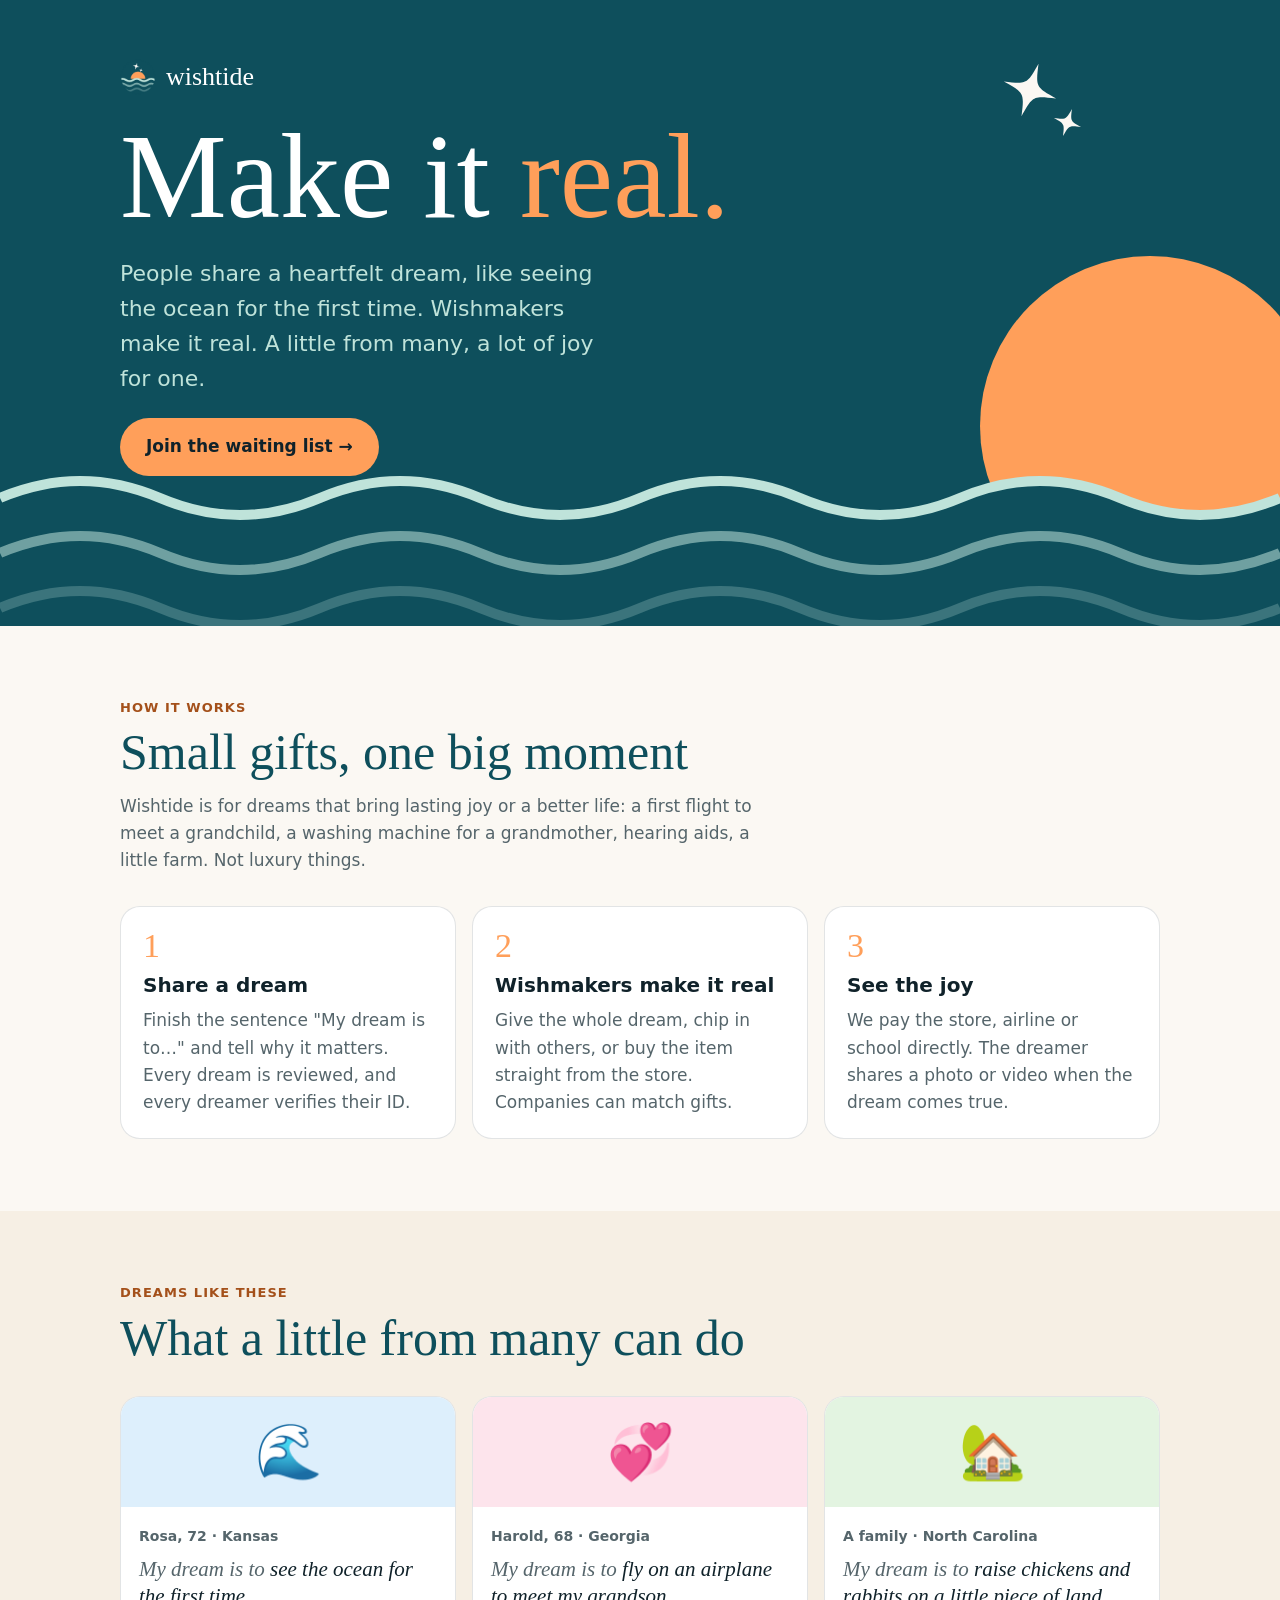
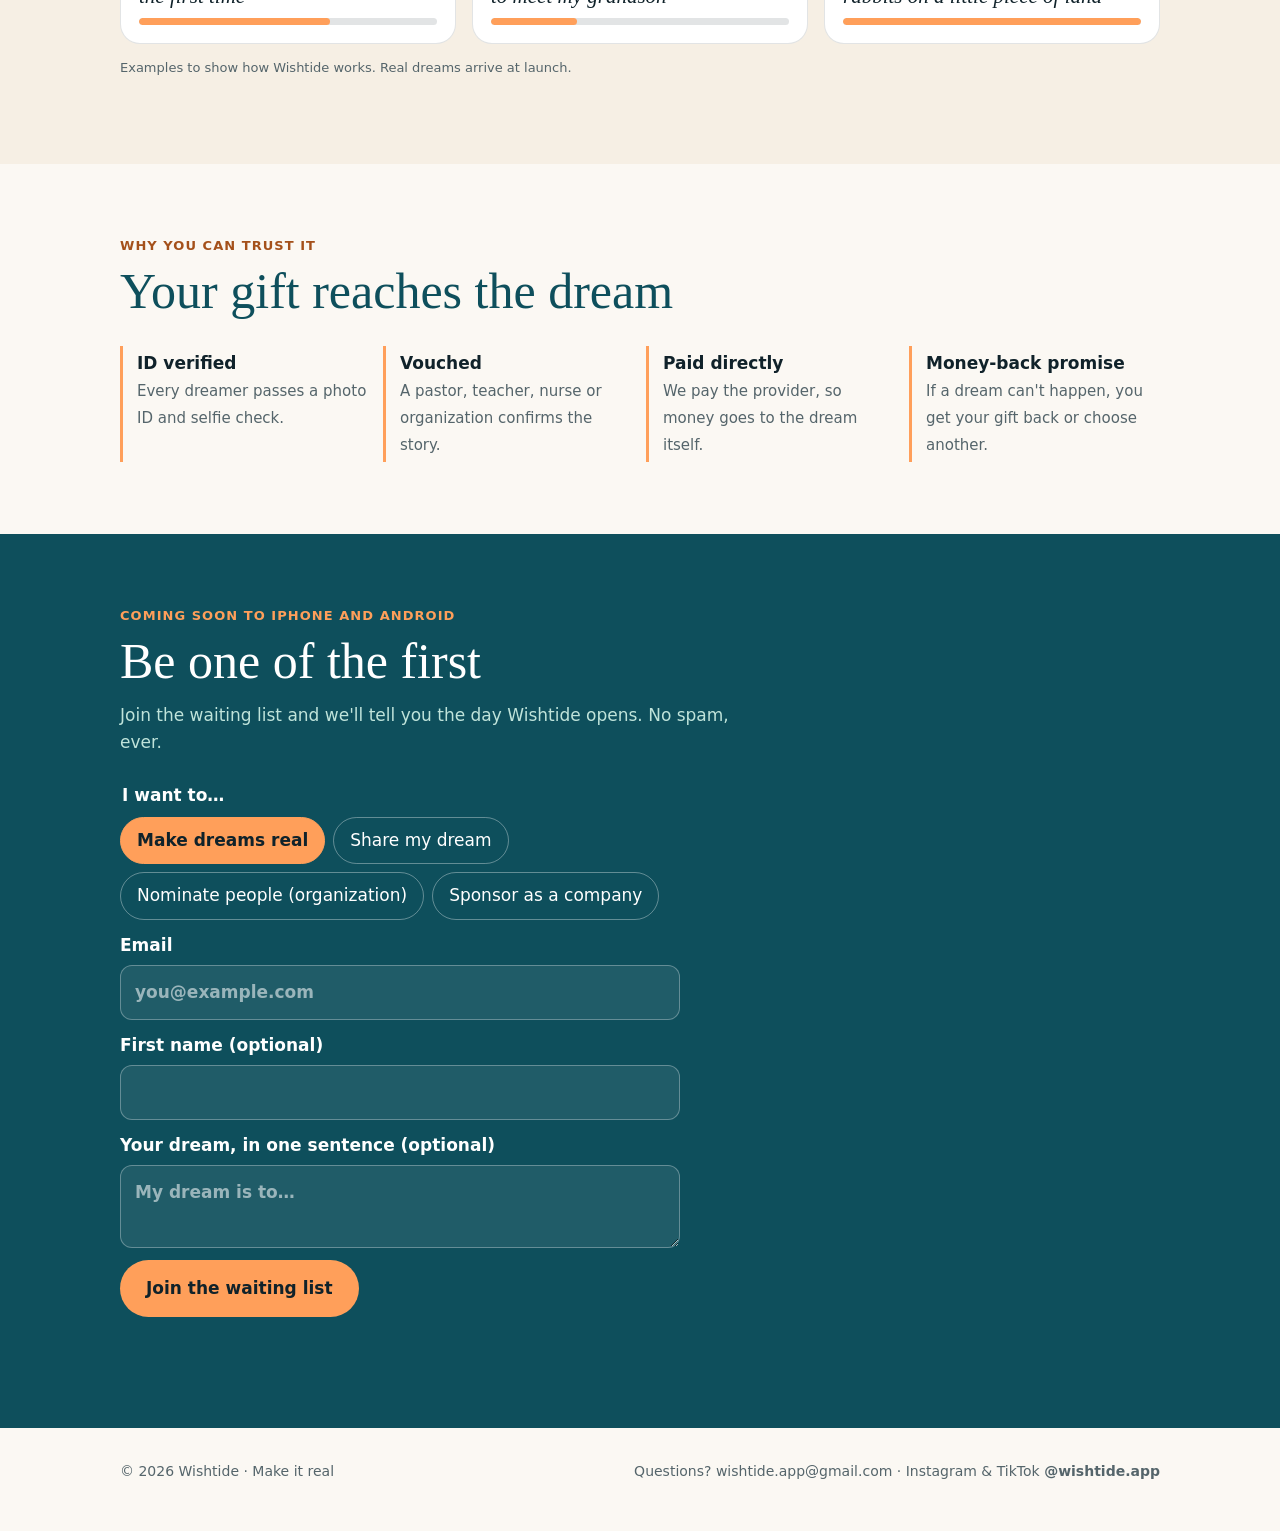
==== index.html @ 06bbaeb6 "Wishtide website: Make it real" ====
<!doctype html>
<html lang="en">
<head>
<meta charset="utf-8">
<meta name="viewport" content="width=device-width, initial-scale=1, viewport-fit=cover">
<!-- Security: only our own files, Google Fonts, and the waiting-list endpoint may load. No inline code, no embedding forms elsewhere. -->
<meta http-equiv="Content-Security-Policy" content="default-src 'none'; script-src 'self'; style-src 'self' https://fonts.googleapis.com; font-src https://fonts.gstatic.com; img-src 'self'; connect-src https://nukwzrwigjyzakktxqtp.supabase.co; base-uri 'none'; form-action 'none'; object-src 'none'; upgrade-insecure-requests">
<meta name="referrer" content="strict-origin-when-cross-origin">
<title>Wishtide · Make it real</title>
<meta name="description" content="Wishtide is where people share a heartfelt dream, like seeing the ocean for the first time, and wishmakers make it real. Join the waiting list.">
<meta property="og:title" content="Wishtide · Make it real">
<meta property="og:description" content="A little from many, a lot of joy for one. Share a dream or help make one real.">
<meta name="theme-color" content="#0E4F5C">
<link rel="icon" type="image/png" href="favicon.png">
<link rel="preconnect" href="https://fonts.googleapis.com">
<link rel="preconnect" href="https://fonts.gstatic.com" crossorigin>
<link rel="stylesheet" href="https://fonts.googleapis.com/css2?family=Shrikhand&family=Figtree:wght@400;600;800&display=swap">
<link rel="stylesheet" href="styles.css">
</head>
<body>
<svg class="defs" width="0" height="0" aria-hidden="true">
  <defs>
    <path id="spark" d="M0 -11 C1.8 -1.8 1.8 -1.8 11 0 C1.8 1.8 1.8 1.8 0 11 C-1.8 1.8 -1.8 1.8 -11 0 C-1.8 -1.8 -1.8 -1.8 0 -11Z" transform="rotate(18)"/>
    <g id="pair"><use href="#spark"/><use href="#spark" transform="translate(15 13) scale(0.52)"/></g>
  </defs>
</svg>

<header class="hero">
  <div class="sun" aria-hidden="true"></div>
  <svg class="stars" viewBox="-12 -12 36 34" aria-hidden="true"><use href="#pair" fill="#FBF8F3"/></svg>
  <div class="wrap">
    <div class="brand"><img src="favicon.png" alt="" width="36" height="36"> wishtide</div>
    <h1>Make it <em>real.</em></h1>
    <p>People share a heartfelt dream, like seeing the ocean for the first time. Wishmakers make it real. A little from many, a lot of joy for one.</p>
    <a class="cta" href="#join">Join the waiting list →</a>
  </div>
  <svg class="waves" viewBox="0 0 1200 170" preserveAspectRatio="none" aria-hidden="true">
    <path d="M0 40 q75 -34 150 0 t150 0 t150 0 t150 0 t150 0 t150 0 t150 0 t150 0 V170 H0Z" fill="#0E4F5C"/>
    <path d="M0 40 q75 -34 150 0 t150 0 t150 0 t150 0 t150 0 t150 0 t150 0 t150 0" fill="none" stroke="#BFE3DA" stroke-width="10"/>
    <path d="M0 95 q75 -34 150 0 t150 0 t150 0 t150 0 t150 0 t150 0 t150 0 t150 0" fill="none" stroke="#BFE3DA" stroke-width="10" opacity=".55"/>
    <path d="M0 150 q75 -34 150 0 t150 0 t150 0 t150 0 t150 0 t150 0 t150 0 t150 0" fill="none" stroke="#BFE3DA" stroke-width="10" opacity=".25"/>
  </svg>
</header>

<main>
  <section>
    <div class="wrap">
      <p class="eyebrow">How it works</p>
      <h2>Small gifts, one big moment</h2>
      <p class="lead">Wishtide is for dreams that bring lasting joy or a better life: a first flight to meet a grandchild, a washing machine for a grandmother, hearing aids, a little farm. Not luxury things.</p>
      <div class="steps">
        <div class="step"><div class="n">1</div><h3>Share a dream</h3><p>Finish the sentence "My dream is to…" and tell why it matters. Every dream is reviewed, and every dreamer verifies their ID.</p></div>
        <div class="step"><div class="n">2</div><h3>Wishmakers make it real</h3><p>Give the whole dream, chip in with others, or buy the item straight from the store. Companies can match gifts.</p></div>
        <div class="step"><div class="n">3</div><h3>See the joy</h3><p>We pay the store, airline or school directly. The dreamer shares a photo or video when the dream comes true.</p></div>
      </div>
    </div>
  </section>

  <section class="dreams">
    <div class="wrap">
      <p class="eyebrow">Dreams like these</p>
      <h2>What a little from many can do</h2>
      <div class="cards">
        <article class="dream">
          <div class="pic pic-ocean">🌊</div>
          <div class="body"><div class="who">Rosa, 72 · Kansas</div><div class="text"><span>My dream is to</span> see the ocean for the first time</div><div class="bar"><i class="w64"></i></div></div>
        </article>
        <article class="dream">
          <div class="pic pic-family">💞</div>
          <div class="body"><div class="who">Harold, 68 · Georgia</div><div class="text"><span>My dream is to</span> fly on an airplane to meet my grandson</div><div class="bar"><i class="w29"></i></div></div>
        </article>
        <article class="dream">
          <div class="pic pic-home">🏡</div>
          <div class="body"><div class="who">A family · North Carolina</div><div class="text"><span>My dream is to</span> raise chickens and rabbits on a little piece of land</div><div class="bar"><i class="w100"></i></div></div>
        </article>
      </div>
      <p class="note">Examples to show how Wishtide works. Real dreams arrive at launch.</p>
    </div>
  </section>

  <section>
    <div class="wrap">
      <p class="eyebrow">Why you can trust it</p>
      <h2>Your gift reaches the dream</h2>
      <div class="trust">
        <div><b>ID verified</b><span>Every dreamer passes a photo ID and selfie check.</span></div>
        <div><b>Vouched</b><span>A pastor, teacher, nurse or organization confirms the story.</span></div>
        <div><b>Paid directly</b><span>We pay the provider, so money goes to the dream itself.</span></div>
        <div><b>Money-back promise</b><span>If a dream can't happen, you get your gift back or choose another.</span></div>
      </div>
    </div>
  </section>

  <section class="join" id="join">
    <div class="wrap">
      <p class="eyebrow on-deep">Coming soon to iPhone and Android</p>
      <h2>Be one of the first</h2>
      <p class="lead">Join the waiting list and we'll tell you the day Wishtide opens. No spam, ever.</p>
      <form id="waitlist" novalidate>
        <fieldset class="roles">
          <legend>I want to…</legend>
          <label><input type="radio" name="role" value="wishmaker" id="role-wishmaker" checked><span>Make dreams real</span></label>
          <label><input type="radio" name="role" value="dreamer" id="role-dreamer"><span>Share my dream</span></label>
          <label><input type="radio" name="role" value="organization" id="role-organization"><span>Nominate people (organization)</span></label>
          <label><input type="radio" name="role" value="company" id="role-company"><span>Sponsor as a company</span></label>
        </fieldset>
        <label class="field">Email<input type="email" id="email" name="email" autocomplete="email" required maxlength="254" placeholder="you@example.com"></label>
        <!-- Spam trap: hidden from people, bots fill it in. -->
        <div class="hp" aria-hidden="true"><label>Website<input type="text" id="website" name="website" tabindex="-1" autocomplete="off"></label></div>
        <label class="field">First name (optional)<input type="text" id="first-name" name="firstName" autocomplete="given-name" maxlength="60"></label>
        <label class="field" id="dream-field" hidden>Your dream, in one sentence (optional)<textarea id="dream" name="dream" maxlength="300" placeholder="My dream is to…"></textarea></label>
        <button type="submit" id="submit">Join the waiting list</button>
        <p class="status" id="status" role="status" aria-live="polite"></p>
      </form>
    </div>
  </section>
</main>

<footer>
  <div class="wrap">
    <span>© 2026 Wishtide · Make it real</span>
    <span>Questions? <span class="select-all">wishtide.app@gmail.com</span> · Instagram & TikTok <b>@wishtide.app</b></span>
  </div>
</footer>

<script src="app.js" defer></script>
</body>
</html>
---- styles.css ----
:root {
    --deep: #0E4F5C; --sun: #FF9F5A; --glass: #BFE3DA; --sand: #F6EFE4; --paper: #FBF8F3;
    --ink: #10222A; --muted: #55656B; --card: #FFFFFF; --line: rgba(16, 34, 42, 0.12);
    --accent-text: #A4501A;
    color-scheme: light;
  }
  @media (prefers-color-scheme: dark) {
    :root { --paper: #0B1B20; --sand: #12292F; --card: #16323A; --ink: #EEF4F2; --muted: #A9BBBF; --line: rgba(238, 244, 242, 0.14); --accent-text: #FFB27A; color-scheme: dark; }
  }
  * { box-sizing: border-box; }
  html { scroll-behavior: smooth; }
  body { margin: 0; background: var(--paper); color: var(--ink); font: 17px/1.6 'Figtree', 'Segoe UI', system-ui, sans-serif; }
  .wrap { max-width: 1080px; margin: 0 auto; padding-inline: 20px; }
  h1, h2, .display { font-family: 'Shrikhand', Georgia, serif; font-weight: 400; margin: 0; text-wrap: balance; }
  a { color: inherit; }

  /* Hero: the logo scene itself, full-bleed, as the opening image */
  .hero { background: var(--deep); color: #fff; overflow: hidden; position: relative; }
  .hero .wrap { display: grid; gap: 22px; padding-block: 56px 150px; position: relative; z-index: 1; }
  .brand { display: flex; align-items: center; gap: 10px; font-family: 'Shrikhand', Georgia, serif; font-size: 26px; }
  .hero h1 { font-size: clamp(54px, 11vw, 120px); line-height: .95; color: #fff; }
  .hero h1 em { font-style: normal; color: var(--sun); }
  .hero p { font-size: clamp(18px, 2.4vw, 22px); max-width: 34ch; margin: 0; color: var(--glass); }
  .cta { display: inline-flex; align-items: center; gap: 8px; width: fit-content; background: var(--sun); color: #10222A; font-weight: 800; text-decoration: none; padding: 15px 26px; border-radius: 999px; }
  .cta:focus-visible, button:focus-visible, input:focus-visible, select:focus-visible, textarea:focus-visible { outline: 3px solid var(--sun); outline-offset: 3px; }
  .sun { position: absolute; right: -40px; bottom: 30px; width: min(34vw, 340px); aspect-ratio: 1; border-radius: 50%; background: var(--sun); }
  .waves { position: absolute; left: 0; right: 0; bottom: -2px; width: 100%; height: 170px; }
  .stars { position: absolute; right: min(20vw, 190px); top: 60px; width: 90px; height: auto; }

  section { padding-block: 72px; }
  .eyebrow { font-weight: 800; font-size: 13px; letter-spacing: .08em; text-transform: uppercase; color: var(--accent-text); margin: 0 0 8px; }
  h2 { font-size: clamp(34px, 5vw, 50px); line-height: 1.05; color: var(--deep); margin-bottom: 14px; }
  @media (prefers-color-scheme: dark) { h2 { color: var(--glass); } }
  .lead { max-width: 60ch; color: var(--muted); margin: 0; }

  .steps { display: grid; grid-template-columns: repeat(auto-fit, minmax(240px, 1fr)); gap: 16px; margin-top: 32px; }
  .step { background: var(--card); border: 1px solid var(--line); border-radius: 20px; padding: 22px; display: grid; gap: 6px; }
  .step .n { font-family: 'Shrikhand', Georgia, serif; font-size: 34px; color: var(--sun); line-height: 1; }
  .step h3 { margin: 0; font-size: 20px; }
  .step p { margin: 0; color: var(--muted); }

  .dreams { background: var(--sand); }
  .cards { display: grid; grid-template-columns: repeat(auto-fit, minmax(260px, 1fr)); gap: 16px; margin-top: 32px; }
  .dream { background: var(--card); border-radius: 20px; overflow: hidden; border: 1px solid var(--line); display: grid; }
  .dream .pic { height: 110px; display: grid; place-items: center; font-size: 54px; }
  .dream .body { padding: 18px; display: grid; gap: 8px; }
  .dream .who { font-size: 14px; color: var(--muted); font-weight: 600; }
  .dream .text { font-family: Georgia, serif; font-style: italic; font-size: 21px; line-height: 1.3; }
  .dream .text span { color: var(--muted); }
  .bar { height: 7px; border-radius: 4px; background: var(--line); overflow: hidden; }
  .bar i { display: block; height: 100%; background: var(--sun); border-radius: 4px; }
  .note { font-size: 13px; color: var(--muted); margin-top: 14px; }

  .trust { display: grid; grid-template-columns: repeat(auto-fit, minmax(220px, 1fr)); gap: 12px; margin-top: 28px; }
  .trust div { border-left: 3px solid var(--sun); padding: 4px 0 4px 14px; }
  .trust b { display: block; }
  .trust span { color: var(--muted); font-size: 15px; }

  .join { background: var(--deep); color: #fff; }
  .join h2 { color: #fff; }
  .join .lead { color: var(--glass); }
  form { margin-top: 26px; display: grid; gap: 12px; max-width: 560px; }
  .roles { display: flex; flex-wrap: wrap; gap: 8px; border: 0; padding: 0; margin: 0; }
  .roles legend { font-weight: 700; margin-bottom: 8px; }
  .roles label { cursor: pointer; }
  .roles input { position: absolute; opacity: 0; pointer-events: none; }
  .roles span { display: inline-block; padding: 9px 16px; border-radius: 999px; border: 1px solid rgba(255,255,255,.35); }
  .roles input:checked + span { background: var(--sun); color: #10222A; border-color: var(--sun); font-weight: 700; }
  .roles input:focus-visible + span { outline: 3px solid var(--sun); outline-offset: 2px; }
  label.field { display: grid; gap: 6px; font-weight: 600; }
  input[type=email], input[type=text], textarea { font: inherit; padding: 13px 14px; border-radius: 12px; border: 1px solid rgba(255,255,255,.3); background: rgba(255,255,255,.08); color: #fff; width: 100%; }
  input::placeholder, textarea::placeholder { color: rgba(255,255,255,.55); }
  textarea { min-height: 80px; resize: vertical; }
  button { font: inherit; font-weight: 800; background: var(--sun); color: #10222A; border: 0; border-radius: 999px; padding: 15px 26px; cursor: pointer; width: fit-content; }
  button[disabled] { opacity: .6; cursor: wait; }
  .status { min-height: 1.6em; margin: 0; font-weight: 600; }
  .status.ok { color: var(--glass); }
  .status.err { color: #FFC9A6; }

  footer { padding-block: 32px 48px; color: var(--muted); font-size: 14px; }
  footer .wrap { display: flex; flex-wrap: wrap; gap: 8px 24px; justify-content: space-between; }

  @media (max-width: 640px) {
    .hero .wrap { padding-block: 40px 130px; }
    .sun { width: 46vw; right: -14vw; bottom: 40px; }
    .stars { right: 12vw; top: 30px; width: 64px; }
  }
  @media (prefers-reduced-motion: reduce) { html { scroll-behavior: auto; } }

/* Classes that replace inline styles (the Content-Security-Policy forbids inline styles). */
.defs { position: absolute; }
.pic-ocean { background: #DDEFFC; }
.pic-family { background: #FDE4EC; }
.pic-home { background: #E3F4E1; }
.bar .w64 { width: 64%; }
.bar .w29 { width: 29%; }
.bar .w100 { width: 100%; }
.eyebrow.on-deep { color: var(--sun); }
.select-all { user-select: all; }
.hp { position: absolute; left: -10000px; width: 1px; height: 1px; overflow: hidden; }
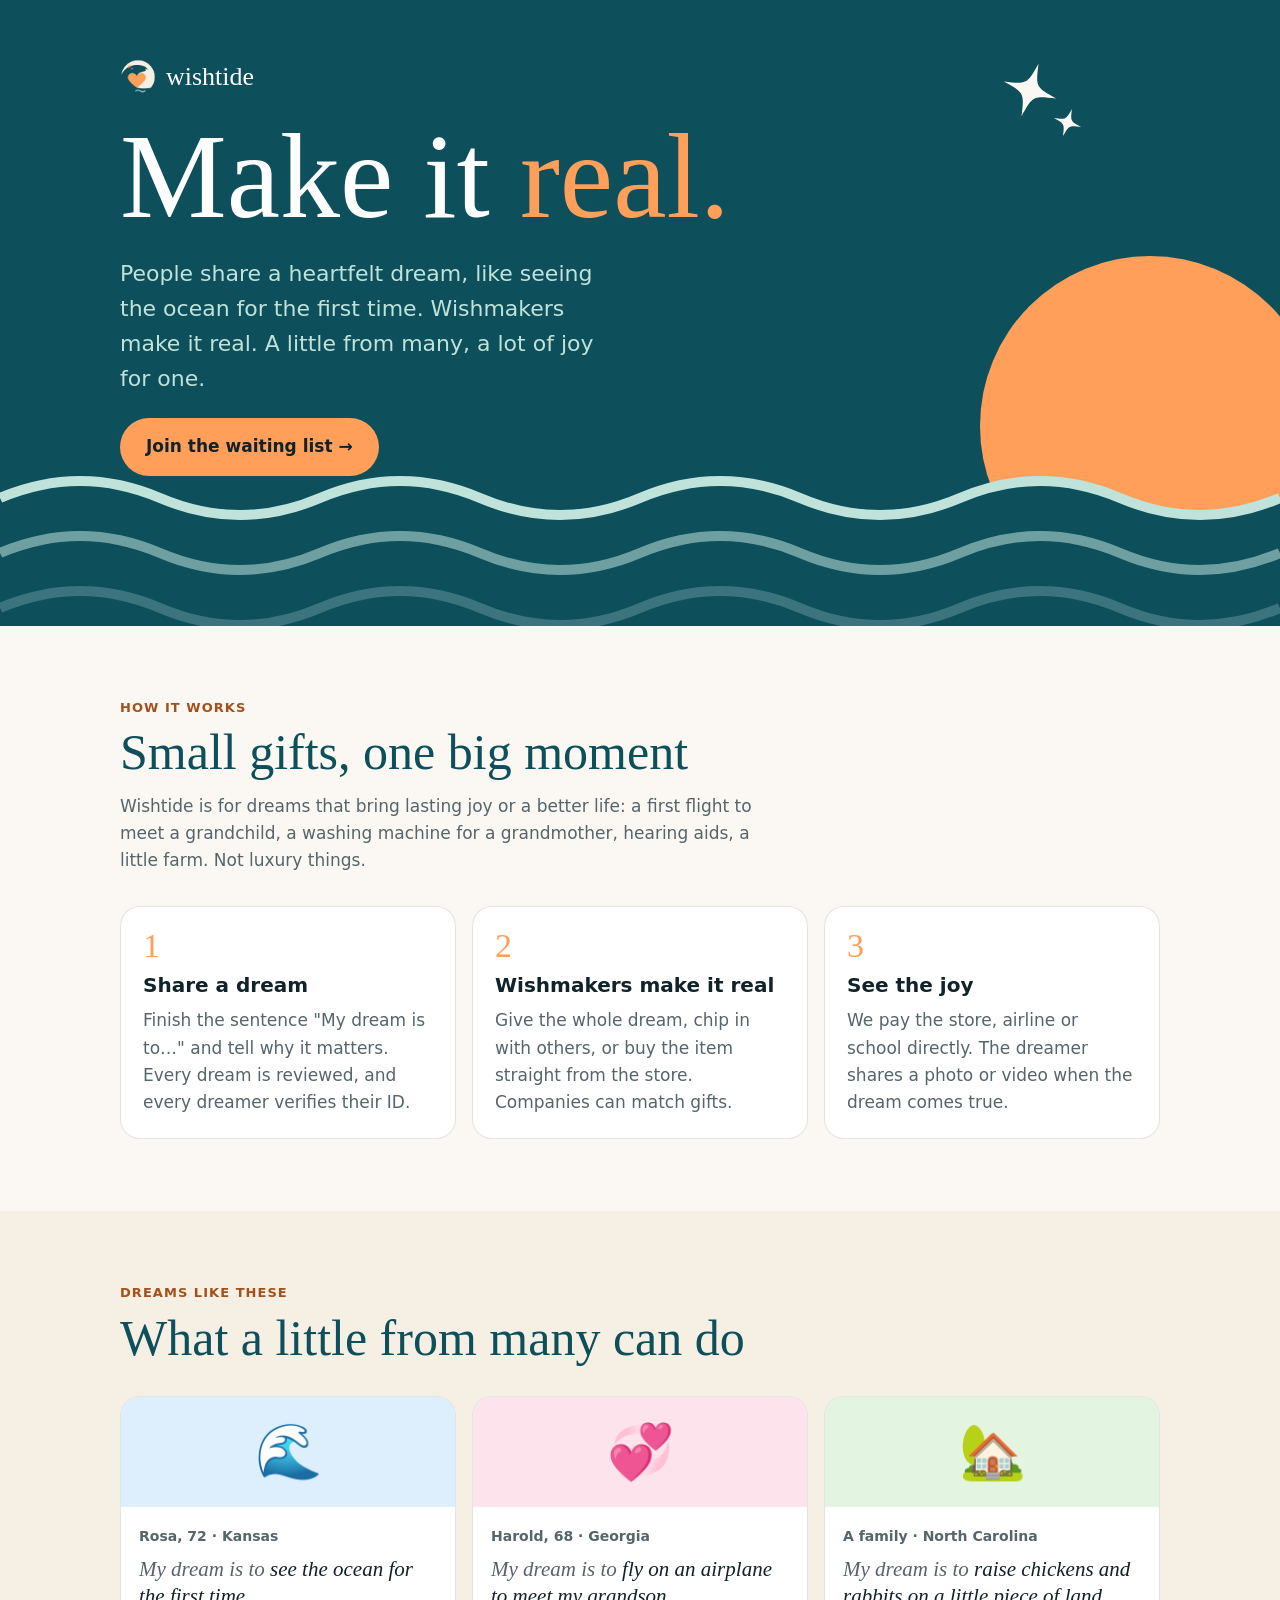
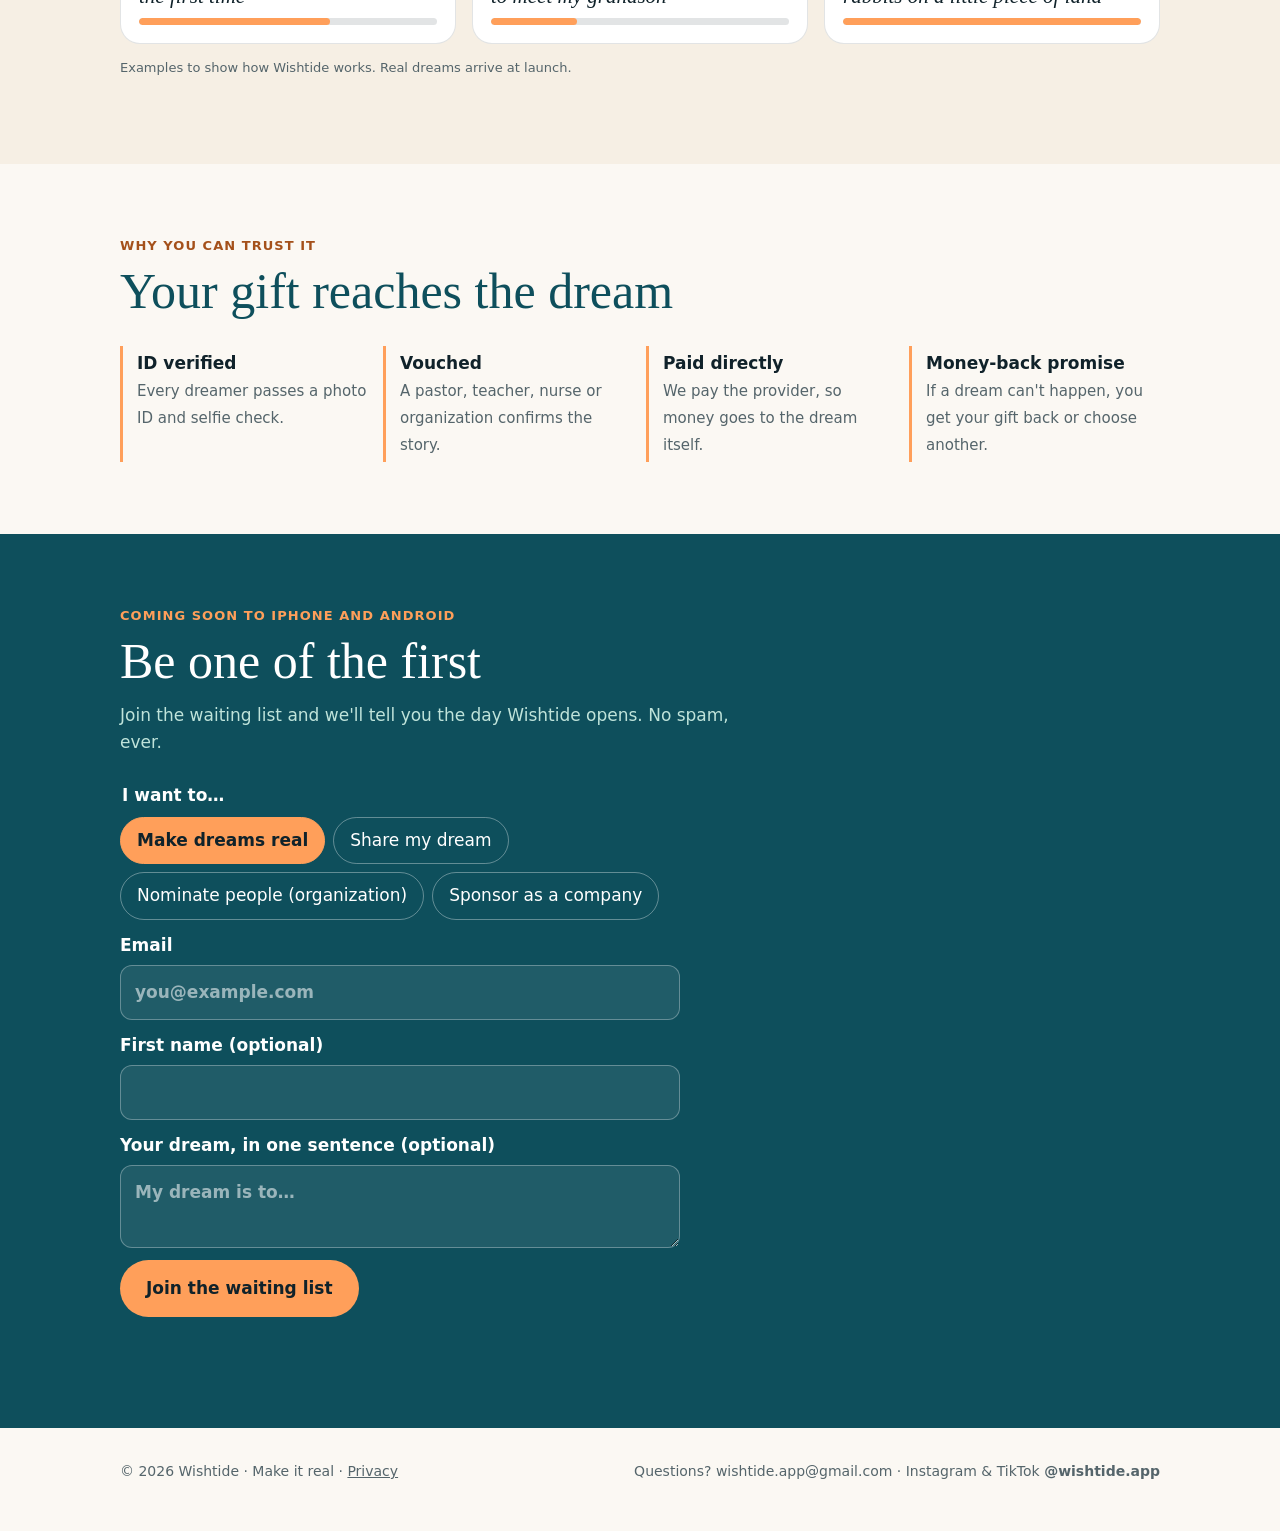
==== commit a432f4a1: "New Heart Wave logo and Privacy Policy page Co-Authored-By: Claude Opus 5.5 <noreply@anthropic.com> " ====
--- a/index.html
+++ b/index.html
@@ -118,7 +118,7 @@
 
 <footer>
   <div class="wrap">
-    <span>© 2026 Wishtide · Make it real</span>
+    <span>© 2026 Wishtide · Make it real · <a href="privacy.html">Privacy</a></span>
     <span>Questions? <span class="select-all">wishtide.app@gmail.com</span> · Instagram & TikTok <b>@wishtide.app</b></span>
   </div>
 </footer>
--- a/styles.css
+++ b/styles.css
@@ -98,3 +98,12 @@
 .eyebrow.on-deep { color: var(--sun); }
 .select-all { user-select: all; }
 .hp { position: absolute; left: -10000px; width: 1px; height: 1px; overflow: hidden; }
+
+/* Privacy Policy page */
+.legal { max-width: 720px; margin: 0 auto; padding: 32px 20px 64px; }
+.legal a { color: var(--deep, #0E4F5C); font-weight: 800; text-decoration: none; display: inline-flex; align-items: center; gap: 8px; }
+.legal h1 { font-family: 'Shrikhand', serif; color: #0E4F5C; font-weight: 400; }
+.legal h2 { font-size: 18px; margin: 28px 0 6px; }
+.legal p { line-height: 1.6; }
+.legal .draft { background: #FFEBDD; border-radius: 14px; padding: 12px 14px; }
+footer a { color: inherit; }
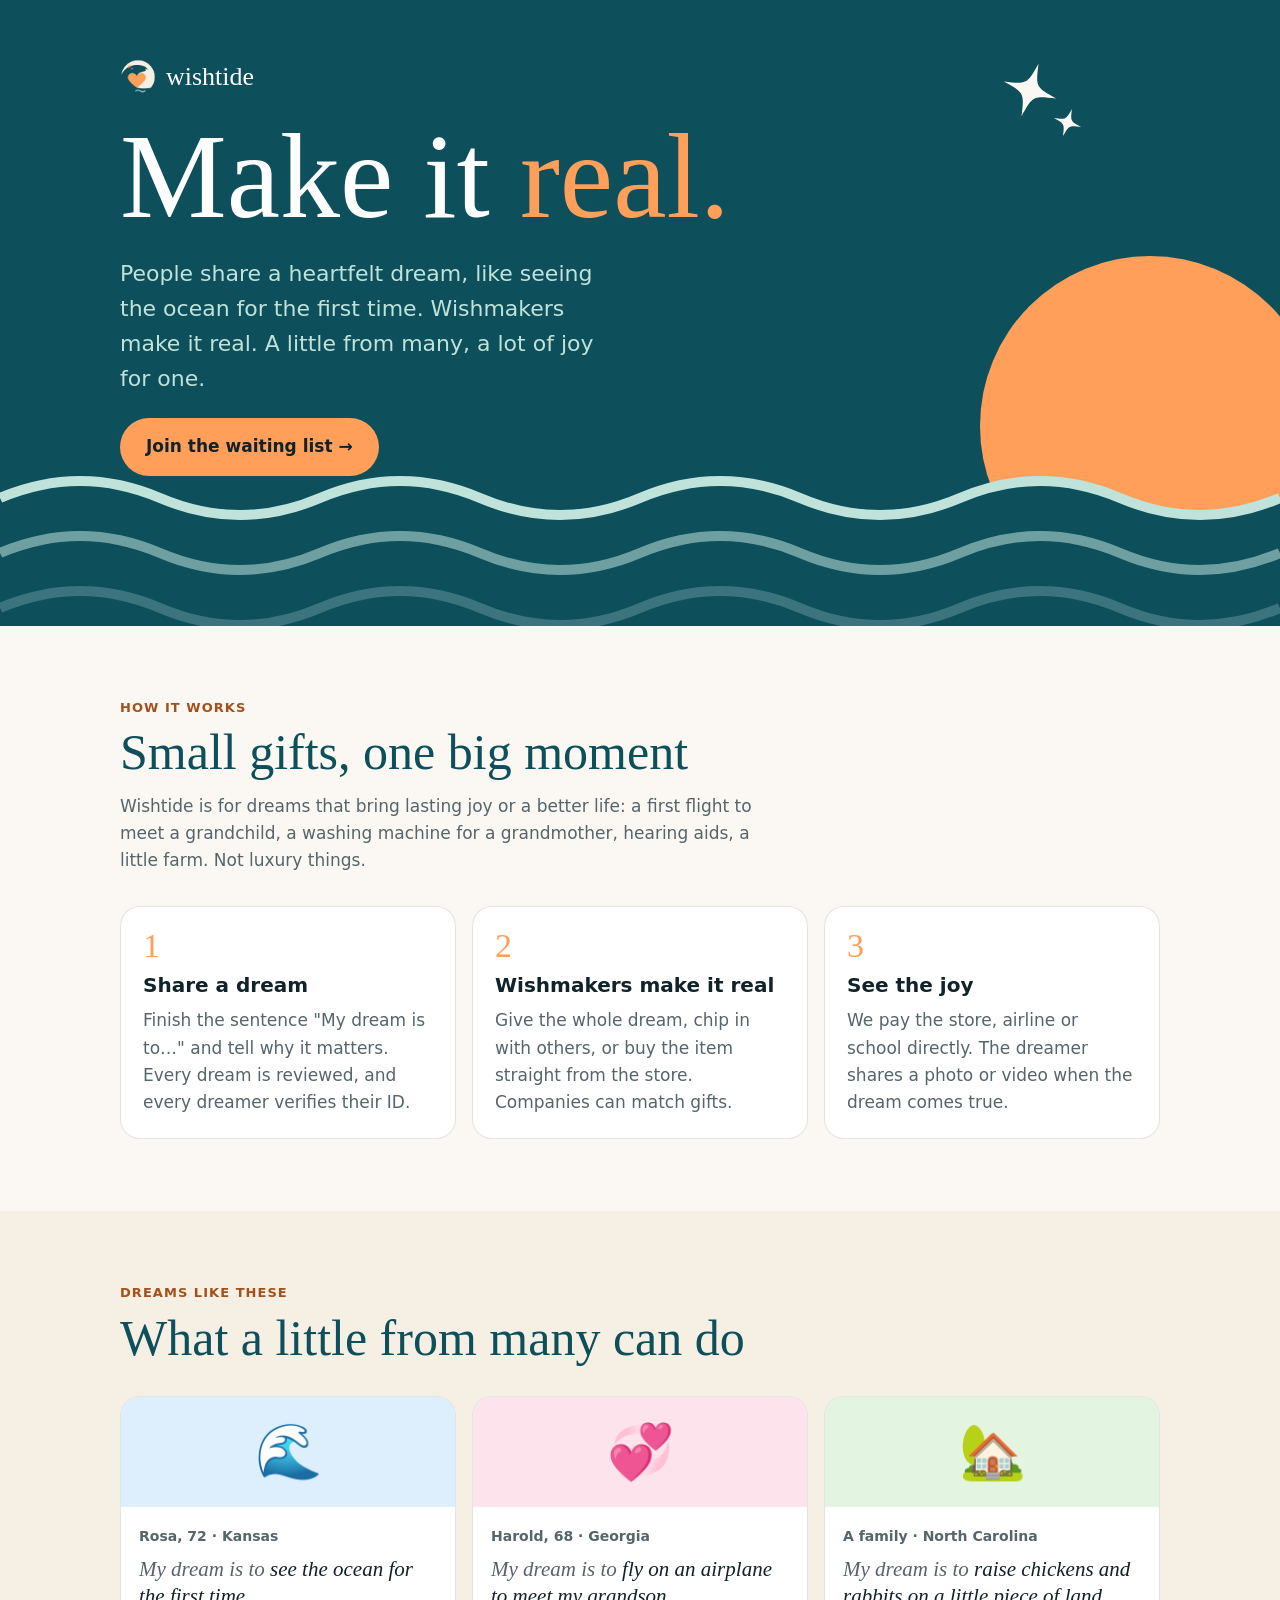
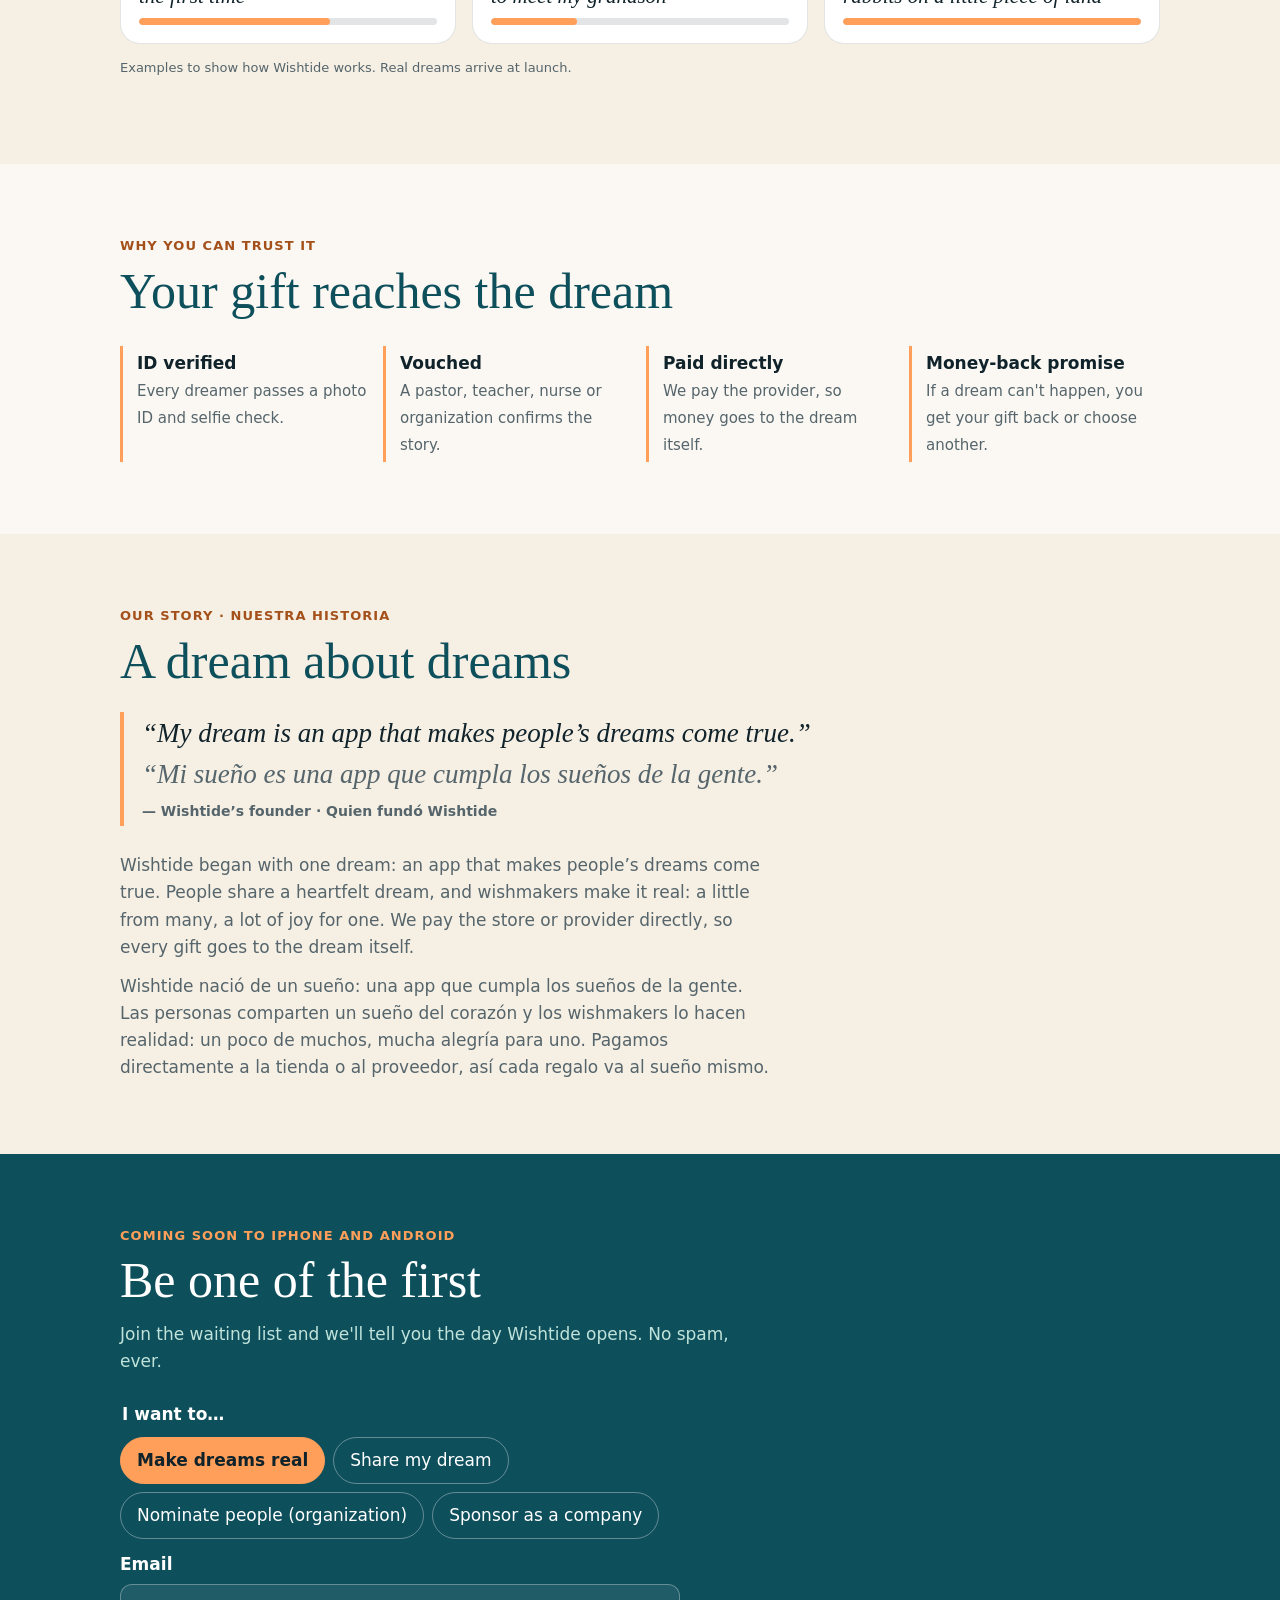
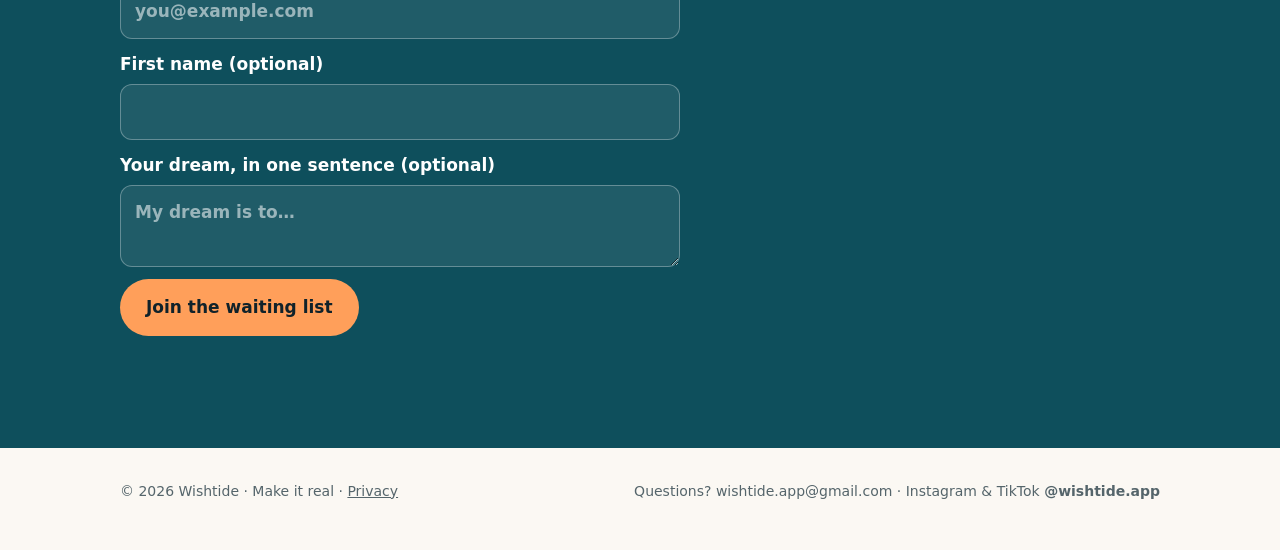
==== commit e0230b19: "Our story section + privacy draft-8" ====
--- a/index.html
+++ b/index.html
@@ -91,6 +91,20 @@
     </div>
   </section>
 
+  <section class="story" id="story">
+    <div class="wrap">
+      <p class="eyebrow">Our story · Nuestra historia</p>
+      <h2>A dream about dreams</h2>
+      <blockquote class="motto">
+        <p>“My dream is an app that makes people’s dreams come true.”</p>
+        <p lang="es">“Mi sueño es una app que cumpla los sueños de la gente.”</p>
+        <footer>— Wishtide’s founder · Quien fundó Wishtide</footer>
+      </blockquote>
+      <p class="lead">Wishtide began with one dream: an app that makes people’s dreams come true. People share a heartfelt dream, and wishmakers make it real: a little from many, a lot of joy for one. We pay the store or provider directly, so every gift goes to the dream itself.</p>
+      <p class="lead" lang="es">Wishtide nació de un sueño: una app que cumpla los sueños de la gente. Las personas comparten un sueño del corazón y los wishmakers lo hacen realidad: un poco de muchos, mucha alegría para uno. Pagamos directamente a la tienda o al proveedor, así cada regalo va al sueño mismo.</p>
+    </div>
+  </section>
+
   <section class="join" id="join">
     <div class="wrap">
       <p class="eyebrow on-deep">Coming soon to iPhone and Android</p>
--- a/styles.css
+++ b/styles.css
@@ -56,6 +56,12 @@
   .trust b { display: block; }
   .trust span { color: var(--muted); font-size: 15px; }
 
+  .story { background: var(--sand); }
+  .story .lead + .lead { margin-top: 12px; }
+  .motto { margin: 24px 0 26px; padding: 4px 0 4px 18px; border-left: 4px solid var(--sun); }
+  .motto p { font-family: Georgia, serif; font-style: italic; font-size: clamp(21px, 3vw, 27px); line-height: 1.3; margin: 0 0 6px; }
+  .motto p[lang="es"] { color: var(--muted); }
+  .motto footer { padding: 0; font-size: 14px; color: var(--muted); font-weight: 600; margin-top: 8px; }
   .join { background: var(--deep); color: #fff; }
   .join h2 { color: #fff; }
   .join .lead { color: var(--glass); }
@@ -107,3 +113,4 @@
 .legal p { line-height: 1.6; }
 .legal .draft { background: #FFEBDD; border-radius: 14px; padding: 12px 14px; }
 footer a { color: inherit; }
+button.cta { border: 0; cursor: pointer; font: inherit; }
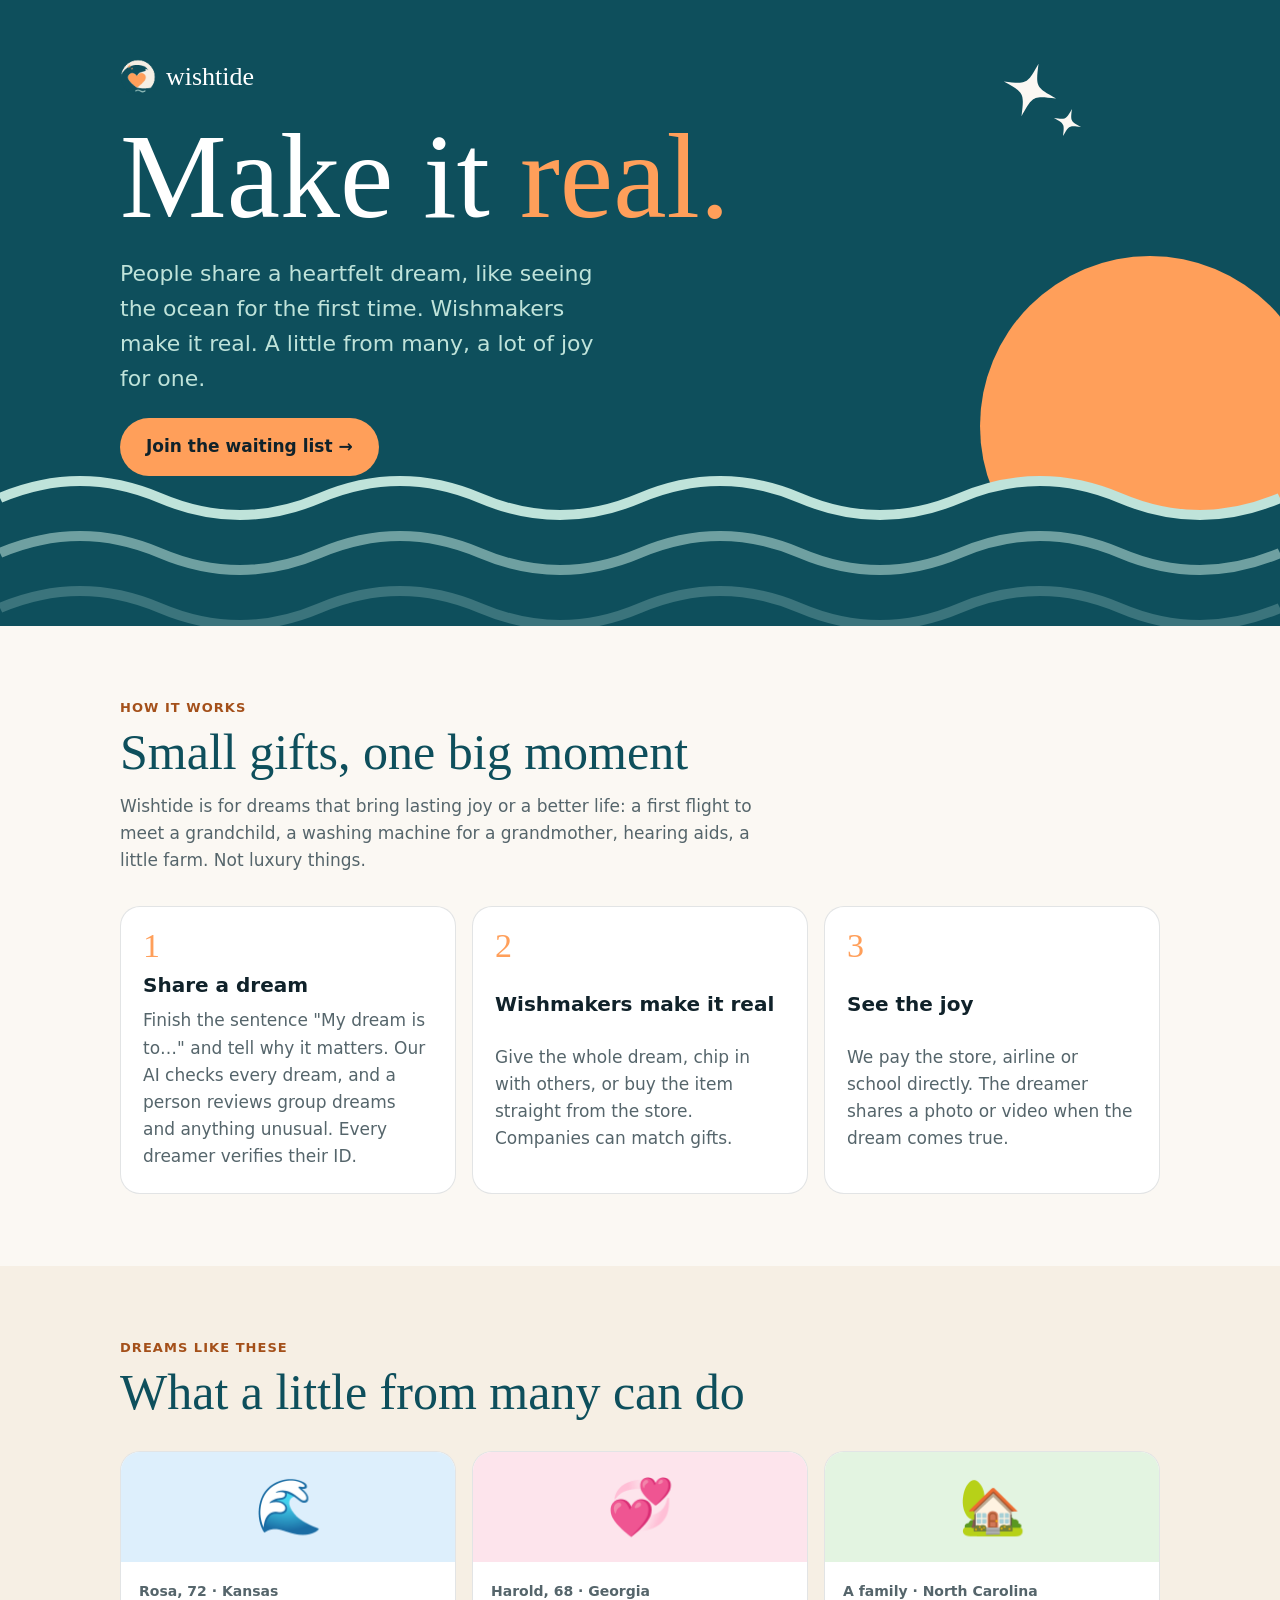
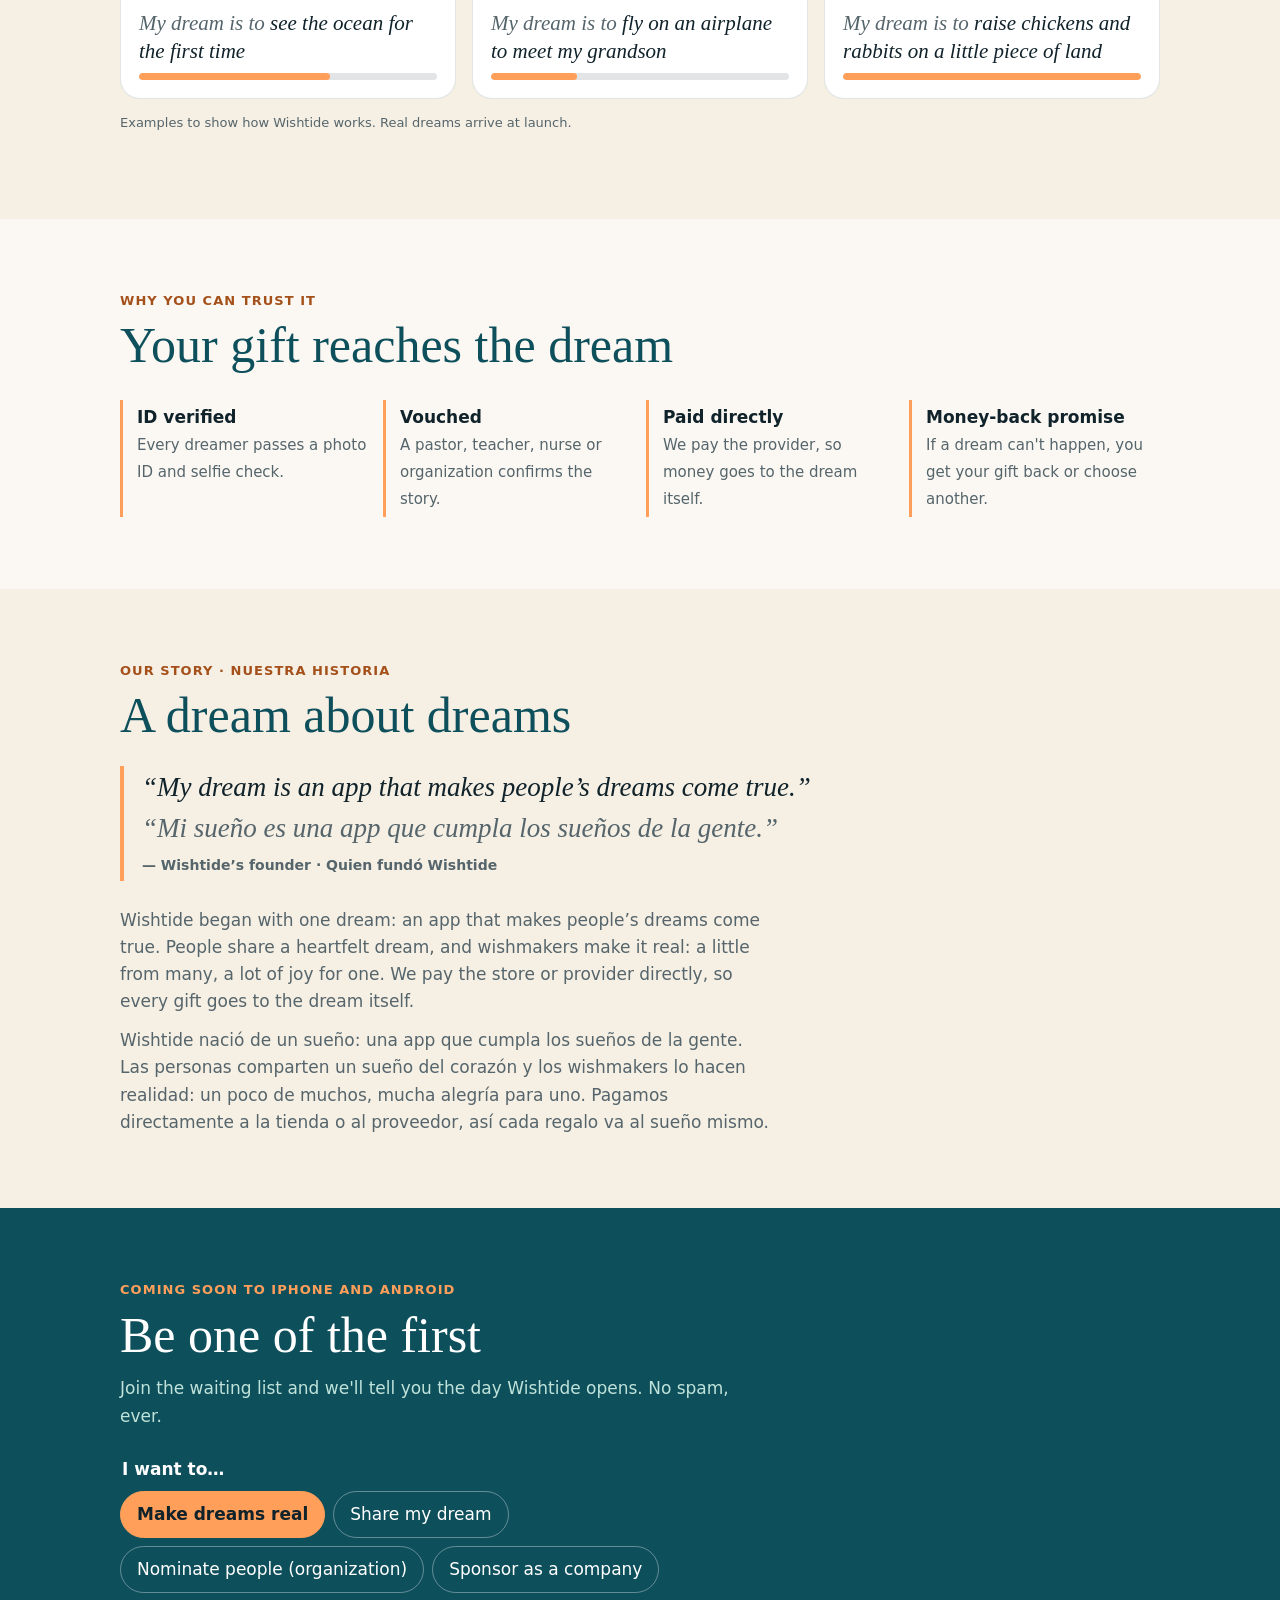
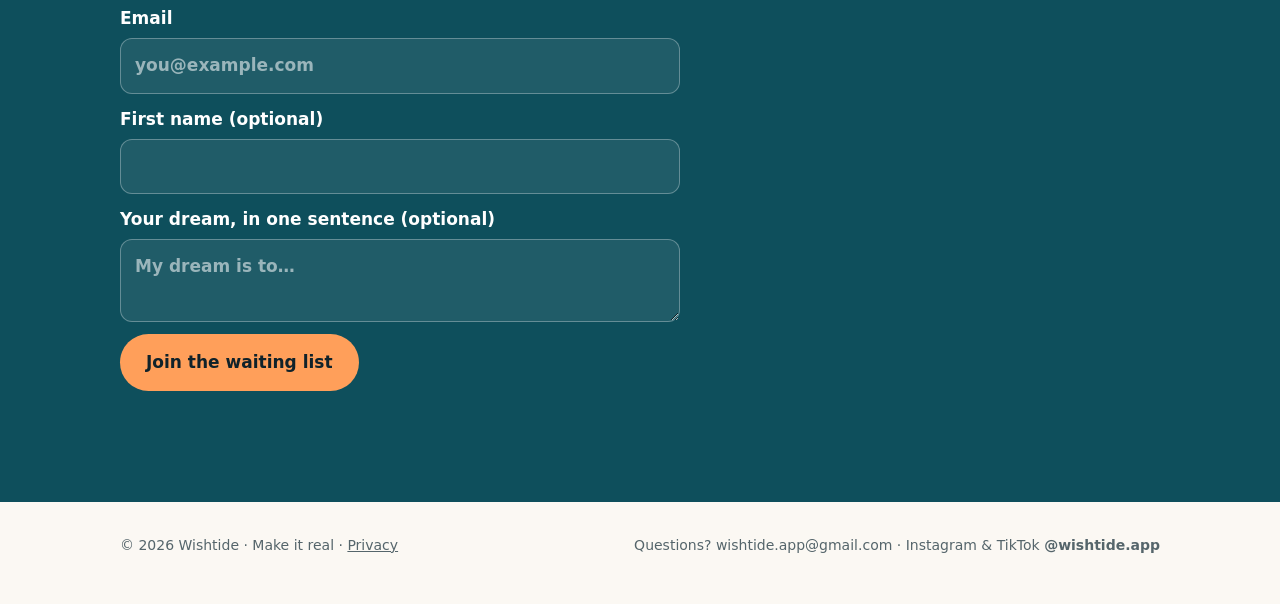
==== commit e1a193f6: "Vouch form: dream summary, 'Do you know them?', thank-you screen (PR #27)" ====
--- a/index.html
+++ b/index.html
@@ -49,7 +49,7 @@
       <h2>Small gifts, one big moment</h2>
       <p class="lead">Wishtide is for dreams that bring lasting joy or a better life: a first flight to meet a grandchild, a washing machine for a grandmother, hearing aids, a little farm. Not luxury things.</p>
       <div class="steps">
-        <div class="step"><div class="n">1</div><h3>Share a dream</h3><p>Finish the sentence "My dream is to…" and tell why it matters. Every dream is reviewed, and every dreamer verifies their ID.</p></div>
+        <div class="step"><div class="n">1</div><h3>Share a dream</h3><p>Finish the sentence "My dream is to…" and tell why it matters. Our AI checks every dream, and a person reviews group dreams and anything unusual. Every dreamer verifies their ID.</p></div>
         <div class="step"><div class="n">2</div><h3>Wishmakers make it real</h3><p>Give the whole dream, chip in with others, or buy the item straight from the store. Companies can match gifts.</p></div>
         <div class="step"><div class="n">3</div><h3>See the joy</h3><p>We pay the store, airline or school directly. The dreamer shares a photo or video when the dream comes true.</p></div>
       </div>
--- a/styles.css
+++ b/styles.css
@@ -114,3 +114,32 @@
 .legal .draft { background: #FFEBDD; border-radius: 14px; padding: 12px 14px; }
 footer a { color: inherit; }
 button.cta { border: 0; cursor: pointer; font: inherit; }
+
+/* Staff vouch page for group dreams (vouch.html, migration 0048) */
+.vouch [hidden] { display: none !important; }
+.vouch section { padding-block: 8px; }
+.vouch-top { display: flex; justify-content: space-between; align-items: center; gap: 12px; flex-wrap: wrap; }
+.vouch-lang { color: var(--muted); font-size: 15px; }
+.vouch button.vouch-link { background: none; color: var(--deep); padding: 6px 4px; font-weight: 800; border-radius: 6px; }
+.vouch-card { margin: 16px 0; background: var(--card); border: 1px solid var(--line); border-radius: 18px; padding: 14px 18px; }
+.vouch-card p { margin: 4px 0; }
+.vouch-dream { font-family: 'Shrikhand', Georgia, serif; font-size: 20px; line-height: 1.35; }
+.vouch-meta { color: var(--muted); font-size: 14px; }
+.vouch-buttons { display: flex; flex-wrap: wrap; gap: 12px; align-items: center; margin-top: 18px; }
+.vouch button.vouch-secondary { background: var(--card); color: var(--ink); border: 2px solid var(--line); }
+.vouch-field { border: 0; margin: 18px 0 0; padding: 0; min-width: 0; }
+.vouch-field legend, .vouch-field label[for] { font-weight: 800; margin-bottom: 8px; display: block; padding: 0; }
+.vouch-options { display: grid; gap: 8px; grid-template-columns: repeat(auto-fill, minmax(220px, 1fr)); }
+.vouch-option { display: flex; align-items: center; gap: 8px; background: var(--card); border: 1px solid var(--line); border-radius: 12px; padding: 10px 12px; cursor: pointer; }
+.vouch-option input { width: 20px; height: 20px; margin: 0; accent-color: var(--deep); }
+.vouch input[type="text"], .vouch textarea { width: 100%; margin-top: 8px; font: inherit; color: var(--ink); background: var(--card); border: 1px solid var(--muted); border-radius: 12px; padding: 10px 12px; }
+.vouch-error { color: #B3261E; font-weight: 600; }
+.vouch-done { text-align: center; padding-block: 32px !important; outline: none; }
+.vouch-done h2 { font-family: 'Shrikhand', Georgia, serif; font-size: 34px; color: var(--deep); margin: 0 0 8px; }
+.vouch-done p { font-size: 19px; }
+.vouch-done .vouch-heart { font-size: 54px; margin: 0; line-height: 1.2; }
+.vouch-error.vouch-busy { color: var(--muted); }
+@media (prefers-color-scheme: dark) {
+  .vouch button.vouch-link, .vouch-done h2 { color: var(--glass); }
+  .vouch-error { color: #FFB4AB; }
+}
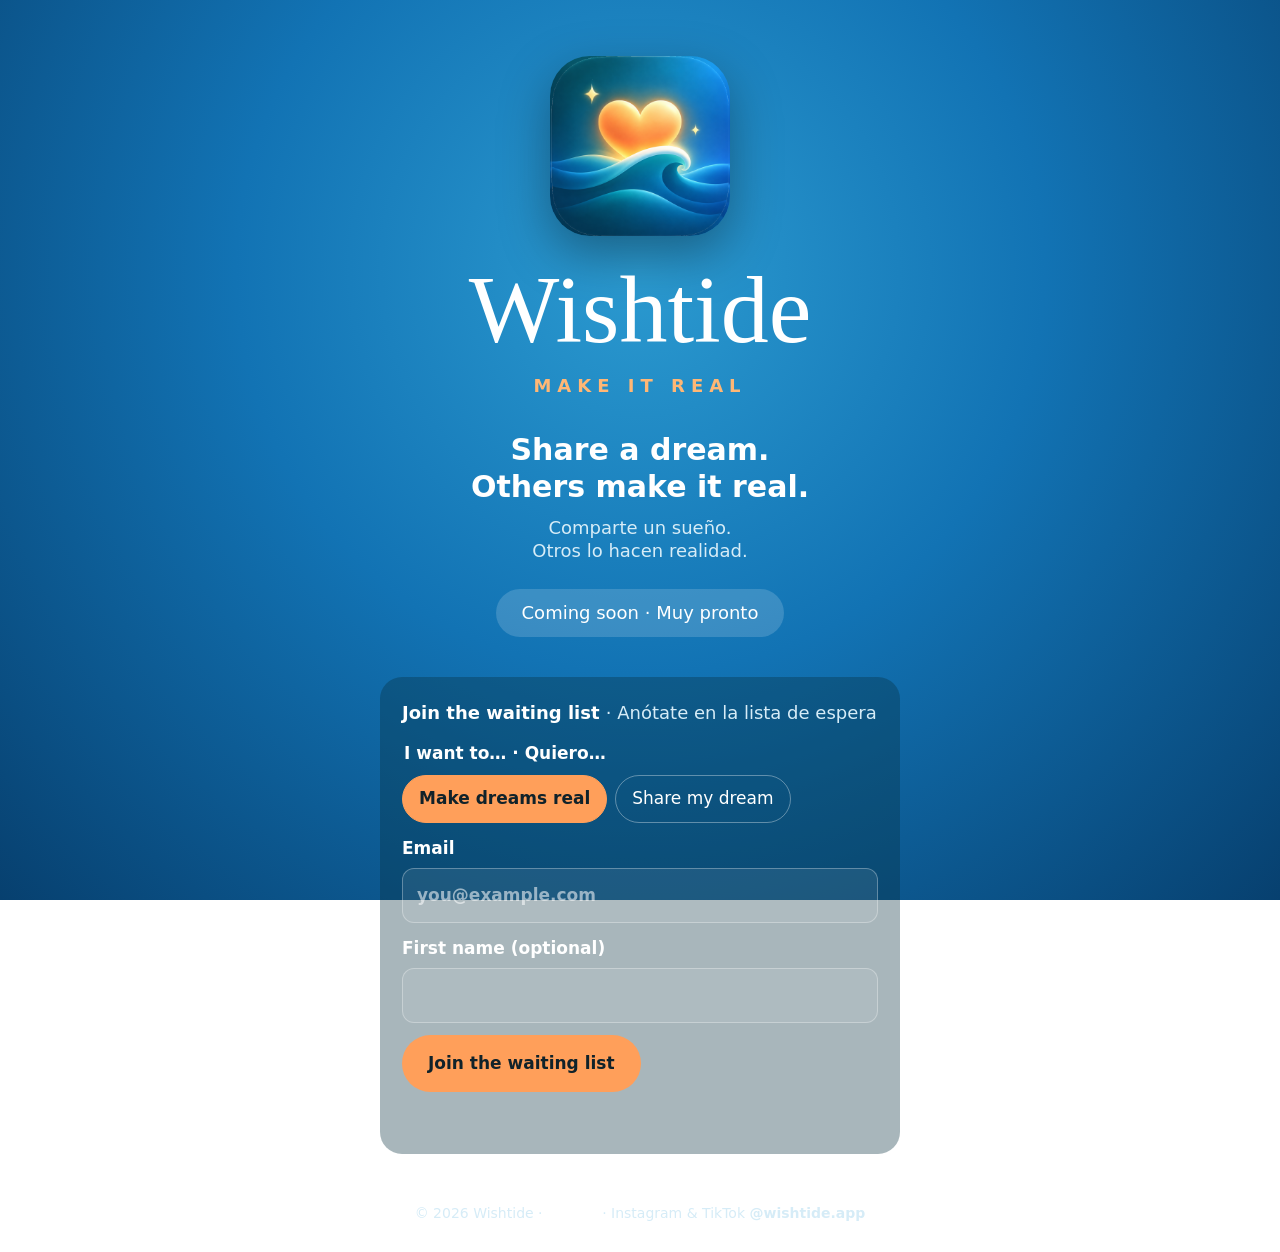
==== commit 83512a06: "Teaser only: blue Coming soon page with the waiting list (no sample dreams)" ====
--- a/index.html
+++ b/index.html
@@ -6,135 +6,46 @@
 <!-- Security: only our own files, Google Fonts, and the waiting-list endpoint may load. No inline code, no embedding forms elsewhere. -->
 <meta http-equiv="Content-Security-Policy" content="default-src 'none'; script-src 'self'; style-src 'self' https://fonts.googleapis.com; font-src https://fonts.gstatic.com; img-src 'self'; connect-src https://nukwzrwigjyzakktxqtp.supabase.co; base-uri 'none'; form-action 'none'; object-src 'none'; upgrade-insecure-requests">
 <meta name="referrer" content="strict-origin-when-cross-origin">
-<title>Wishtide · Make it real</title>
-<meta name="description" content="Wishtide is where people share a heartfelt dream, like seeing the ocean for the first time, and wishmakers make it real. Join the waiting list.">
-<meta property="og:title" content="Wishtide · Make it real">
-<meta property="og:description" content="A little from many, a lot of joy for one. Share a dream or help make one real.">
-<meta name="theme-color" content="#0E4F5C">
+<title>Wishtide · Coming soon</title>
+<meta name="description" content="Wishtide · Make it real. Share a dream, others make it real. Coming soon. Join the waiting list.">
+<meta property="og:title" content="Wishtide · Coming soon">
+<meta property="og:description" content="Share a dream. Others make it real. Comparte un sueño. Otros lo hacen realidad.">
+<meta name="theme-color" content="#1273b4">
 <link rel="icon" type="image/png" href="favicon.png">
 <link rel="preconnect" href="https://fonts.googleapis.com">
 <link rel="preconnect" href="https://fonts.gstatic.com" crossorigin>
 <link rel="stylesheet" href="https://fonts.googleapis.com/css2?family=Shrikhand&family=Figtree:wght@400;600;800&display=swap">
 <link rel="stylesheet" href="styles.css">
 </head>
-<body>
-<svg class="defs" width="0" height="0" aria-hidden="true">
-  <defs>
-    <path id="spark" d="M0 -11 C1.8 -1.8 1.8 -1.8 11 0 C1.8 1.8 1.8 1.8 0 11 C-1.8 1.8 -1.8 1.8 -11 0 C-1.8 -1.8 -1.8 -1.8 0 -11Z" transform="rotate(18)"/>
-    <g id="pair"><use href="#spark"/><use href="#spark" transform="translate(15 13) scale(0.52)"/></g>
-  </defs>
-</svg>
+<!-- Teaser only until launch (founder, 2026-11-15): no sample dreams, no product claims, just "Coming soon". -->
+<body class="soon">
+<main class="soon-main">
+  <img class="soon-logo" src="logo-amanecer.png" alt="" width="180" height="180">
+  <h1 class="soon-name">Wishtide</h1>
+  <p class="soon-motto">MAKE IT REAL</p>
+  <p class="soon-big">Share a dream.<br>Others make it real.</p>
+  <p class="soon-small" lang="es">Comparte un sueño.<br>Otros lo hacen realidad.</p>
+  <p class="soon-pill">Coming soon · Muy pronto</p>
 
-<header class="hero">
-  <div class="sun" aria-hidden="true"></div>
-  <svg class="stars" viewBox="-12 -12 36 34" aria-hidden="true"><use href="#pair" fill="#FBF8F3"/></svg>
-  <div class="wrap">
-    <div class="brand"><img src="favicon.png" alt="" width="36" height="36"> wishtide</div>
-    <h1>Make it <em>real.</em></h1>
-    <p>People share a heartfelt dream, like seeing the ocean for the first time. Wishmakers make it real. A little from many, a lot of joy for one.</p>
-    <a class="cta" href="#join">Join the waiting list →</a>
-  </div>
-  <svg class="waves" viewBox="0 0 1200 170" preserveAspectRatio="none" aria-hidden="true">
-    <path d="M0 40 q75 -34 150 0 t150 0 t150 0 t150 0 t150 0 t150 0 t150 0 t150 0 V170 H0Z" fill="#0E4F5C"/>
-    <path d="M0 40 q75 -34 150 0 t150 0 t150 0 t150 0 t150 0 t150 0 t150 0 t150 0" fill="none" stroke="#BFE3DA" stroke-width="10"/>
-    <path d="M0 95 q75 -34 150 0 t150 0 t150 0 t150 0 t150 0 t150 0 t150 0 t150 0" fill="none" stroke="#BFE3DA" stroke-width="10" opacity=".55"/>
-    <path d="M0 150 q75 -34 150 0 t150 0 t150 0 t150 0 t150 0 t150 0 t150 0 t150 0" fill="none" stroke="#BFE3DA" stroke-width="10" opacity=".25"/>
-  </svg>
-</header>
-
-<main>
-  <section>
-    <div class="wrap">
-      <p class="eyebrow">How it works</p>
-      <h2>Small gifts, one big moment</h2>
-      <p class="lead">Wishtide is for dreams that bring lasting joy or a better life: a first flight to meet a grandchild, a washing machine for a grandmother, hearing aids, a little farm. Not luxury things.</p>
-      <div class="steps">
-        <div class="step"><div class="n">1</div><h3>Share a dream</h3><p>Finish the sentence "My dream is to…" and tell why it matters. Our AI checks every dream, and a person reviews group dreams and anything unusual. Every dreamer verifies their ID.</p></div>
-        <div class="step"><div class="n">2</div><h3>Wishmakers make it real</h3><p>Give the whole dream, chip in with others, or buy the item straight from the store. Companies can match gifts.</p></div>
-        <div class="step"><div class="n">3</div><h3>See the joy</h3><p>We pay the store, airline or school directly. The dreamer shares a photo or video when the dream comes true.</p></div>
-      </div>
-    </div>
-  </section>
-
-  <section class="dreams">
-    <div class="wrap">
-      <p class="eyebrow">Dreams like these</p>
-      <h2>What a little from many can do</h2>
-      <div class="cards">
-        <article class="dream">
-          <div class="pic pic-ocean">🌊</div>
-          <div class="body"><div class="who">Rosa, 72 · Kansas</div><div class="text"><span>My dream is to</span> see the ocean for the first time</div><div class="bar"><i class="w64"></i></div></div>
-        </article>
-        <article class="dream">
-          <div class="pic pic-family">💞</div>
-          <div class="body"><div class="who">Harold, 68 · Georgia</div><div class="text"><span>My dream is to</span> fly on an airplane to meet my grandson</div><div class="bar"><i class="w29"></i></div></div>
-        </article>
-        <article class="dream">
-          <div class="pic pic-home">🏡</div>
-          <div class="body"><div class="who">A family · North Carolina</div><div class="text"><span>My dream is to</span> raise chickens and rabbits on a little piece of land</div><div class="bar"><i class="w100"></i></div></div>
-        </article>
-      </div>
-      <p class="note">Examples to show how Wishtide works. Real dreams arrive at launch.</p>
-    </div>
-  </section>
-
-  <section>
-    <div class="wrap">
-      <p class="eyebrow">Why you can trust it</p>
-      <h2>Your gift reaches the dream</h2>
-      <div class="trust">
-        <div><b>ID verified</b><span>Every dreamer passes a photo ID and selfie check.</span></div>
-        <div><b>Vouched</b><span>A pastor, teacher, nurse or organization confirms the story.</span></div>
-        <div><b>Paid directly</b><span>We pay the provider, so money goes to the dream itself.</span></div>
-        <div><b>Money-back promise</b><span>If a dream can't happen, you get your gift back or choose another.</span></div>
-      </div>
-    </div>
-  </section>
-
-  <section class="story" id="story">
-    <div class="wrap">
-      <p class="eyebrow">Our story · Nuestra historia</p>
-      <h2>A dream about dreams</h2>
-      <blockquote class="motto">
-        <p>“My dream is an app that makes people’s dreams come true.”</p>
-        <p lang="es">“Mi sueño es una app que cumpla los sueños de la gente.”</p>
-        <footer>— Wishtide’s founder · Quien fundó Wishtide</footer>
-      </blockquote>
-      <p class="lead">Wishtide began with one dream: an app that makes people’s dreams come true. People share a heartfelt dream, and wishmakers make it real: a little from many, a lot of joy for one. We pay the store or provider directly, so every gift goes to the dream itself.</p>
-      <p class="lead" lang="es">Wishtide nació de un sueño: una app que cumpla los sueños de la gente. Las personas comparten un sueño del corazón y los wishmakers lo hacen realidad: un poco de muchos, mucha alegría para uno. Pagamos directamente a la tienda o al proveedor, así cada regalo va al sueño mismo.</p>
-    </div>
-  </section>
-
-  <section class="join" id="join">
-    <div class="wrap">
-      <p class="eyebrow on-deep">Coming soon to iPhone and Android</p>
-      <h2>Be one of the first</h2>
-      <p class="lead">Join the waiting list and we'll tell you the day Wishtide opens. No spam, ever.</p>
-      <form id="waitlist" novalidate>
-        <fieldset class="roles">
-          <legend>I want to…</legend>
-          <label><input type="radio" name="role" value="wishmaker" id="role-wishmaker" checked><span>Make dreams real</span></label>
-          <label><input type="radio" name="role" value="dreamer" id="role-dreamer"><span>Share my dream</span></label>
-          <label><input type="radio" name="role" value="organization" id="role-organization"><span>Nominate people (organization)</span></label>
-          <label><input type="radio" name="role" value="company" id="role-company"><span>Sponsor as a company</span></label>
-        </fieldset>
-        <label class="field">Email<input type="email" id="email" name="email" autocomplete="email" required maxlength="254" placeholder="you@example.com"></label>
-        <!-- Spam trap: hidden from people, bots fill it in. -->
-        <div class="hp" aria-hidden="true"><label>Website<input type="text" id="website" name="website" tabindex="-1" autocomplete="off"></label></div>
-        <label class="field">First name (optional)<input type="text" id="first-name" name="firstName" autocomplete="given-name" maxlength="60"></label>
-        <label class="field" id="dream-field" hidden>Your dream, in one sentence (optional)<textarea id="dream" name="dream" maxlength="300" placeholder="My dream is to…"></textarea></label>
-        <button type="submit" id="submit">Join the waiting list</button>
-        <p class="status" id="status" role="status" aria-live="polite"></p>
-      </form>
-    </div>
-  </section>
+  <form id="waitlist" class="soon-form" novalidate>
+    <p class="soon-form-title">Join the waiting list <span lang="es">· Anótate en la lista de espera</span></p>
+    <fieldset class="roles">
+      <legend>I want to… · Quiero…</legend>
+      <label><input type="radio" name="role" value="wishmaker" id="role-wishmaker" checked><span>Make dreams real</span></label>
+      <label><input type="radio" name="role" value="dreamer" id="role-dreamer"><span>Share my dream</span></label>
+    </fieldset>
+    <label class="field">Email<input type="email" id="email" name="email" autocomplete="email" required maxlength="254" placeholder="you@example.com"></label>
+    <!-- Spam trap: hidden from people, bots fill it in. -->
+    <div class="hp" aria-hidden="true"><label>Website<input type="text" id="website" name="website" tabindex="-1" autocomplete="off"></label></div>
+    <label class="field">First name (optional)<input type="text" id="first-name" name="firstName" autocomplete="given-name" maxlength="60"></label>
+    <label class="field" id="dream-field" hidden>Your dream, in one sentence (optional)<textarea id="dream" name="dream" maxlength="300" placeholder="My dream is to…"></textarea></label>
+    <button type="submit" id="submit">Join the waiting list</button>
+    <p class="status" id="status" role="status" aria-live="polite"></p>
+  </form>
 </main>
 
-<footer>
-  <div class="wrap">
-    <span>© 2026 Wishtide · Make it real · <a href="privacy.html">Privacy</a></span>
-    <span>Questions? <span class="select-all">wishtide.app@gmail.com</span> · Instagram & TikTok <b>@wishtide.app</b></span>
-  </div>
+<footer class="soon-footer">
+  <span>© 2026 Wishtide · <a href="privacy.html">Privacy</a> · Instagram & TikTok <b>@wishtide.app</b></span>
 </footer>
 
 <script src="app.js" defer></script>
--- a/styles.css
+++ b/styles.css
@@ -143,3 +143,23 @@
   .vouch button.vouch-link, .vouch-done h2 { color: var(--glass); }
   .vouch-error { color: #FFB4AB; }
 }
+
+/* Teaser page (2026-11-15): blue "Coming soon", English large, Spanish small. */
+body.soon { background: radial-gradient(circle at 50% 30%, #2b9ad0 0%, #1273b4 45%, #07406f 100%) fixed; color: #fff; min-height: 100vh; margin: 0; }
+.soon-main { max-width: 560px; margin: 0 auto; padding: 56px 20px 32px; display: flex; flex-direction: column; align-items: center; text-align: center; }
+.soon-logo { width: 180px; height: 180px; border-radius: 40px; box-shadow: 0 18px 50px rgba(0,0,0,.35); }
+.soon-name { font-family: Shrikhand, Georgia, serif; font-weight: 400; font-size: clamp(56px, 14vw, 96px); line-height: 1; margin: 26px 0 0; color: #fff; }
+.soon-motto { font-weight: 800; letter-spacing: 6px; color: #FFB775; margin: 14px 0 0; font-size: 18px; }
+.soon-big { font-size: clamp(24px, 5vw, 30px); font-weight: 600; line-height: 1.25; margin: 30px 0 0; }
+.soon-small { font-size: 18px; color: #D6ECF7; margin: 10px 0 0; line-height: 1.3; }
+.soon-pill { margin: 26px 0 0; background: rgba(255,255,255,.16); padding: 10px 26px; border-radius: 999px; font-size: 18px; }
+.soon-form { width: 100%; margin-top: 40px; background: rgba(7,48,61,.35); border-radius: 22px; padding: 22px; text-align: left; display: grid; gap: 12px; }
+.soon-form-title { margin: 0; font-weight: 800; font-size: 18px; }
+.soon-form-title span { font-weight: 400; color: #D6ECF7; }
+.soon-footer { text-align: center; padding: 16px 20px 28px; color: #D6ECF7; font-size: 14px; }
+.soon-footer a { color: #fff; }
+.soon [hidden] { display: none !important; }
+.soon-main, .soon-form, .soon-form input, .soon-form textarea { box-sizing: border-box; }
+.soon-form input, .soon-form textarea { width: 100%; max-width: 100%; }
+.soon-name { font-size: clamp(46px, 12vw, 96px); }
+.soon-form-title, .soon-footer span { overflow-wrap: anywhere; }
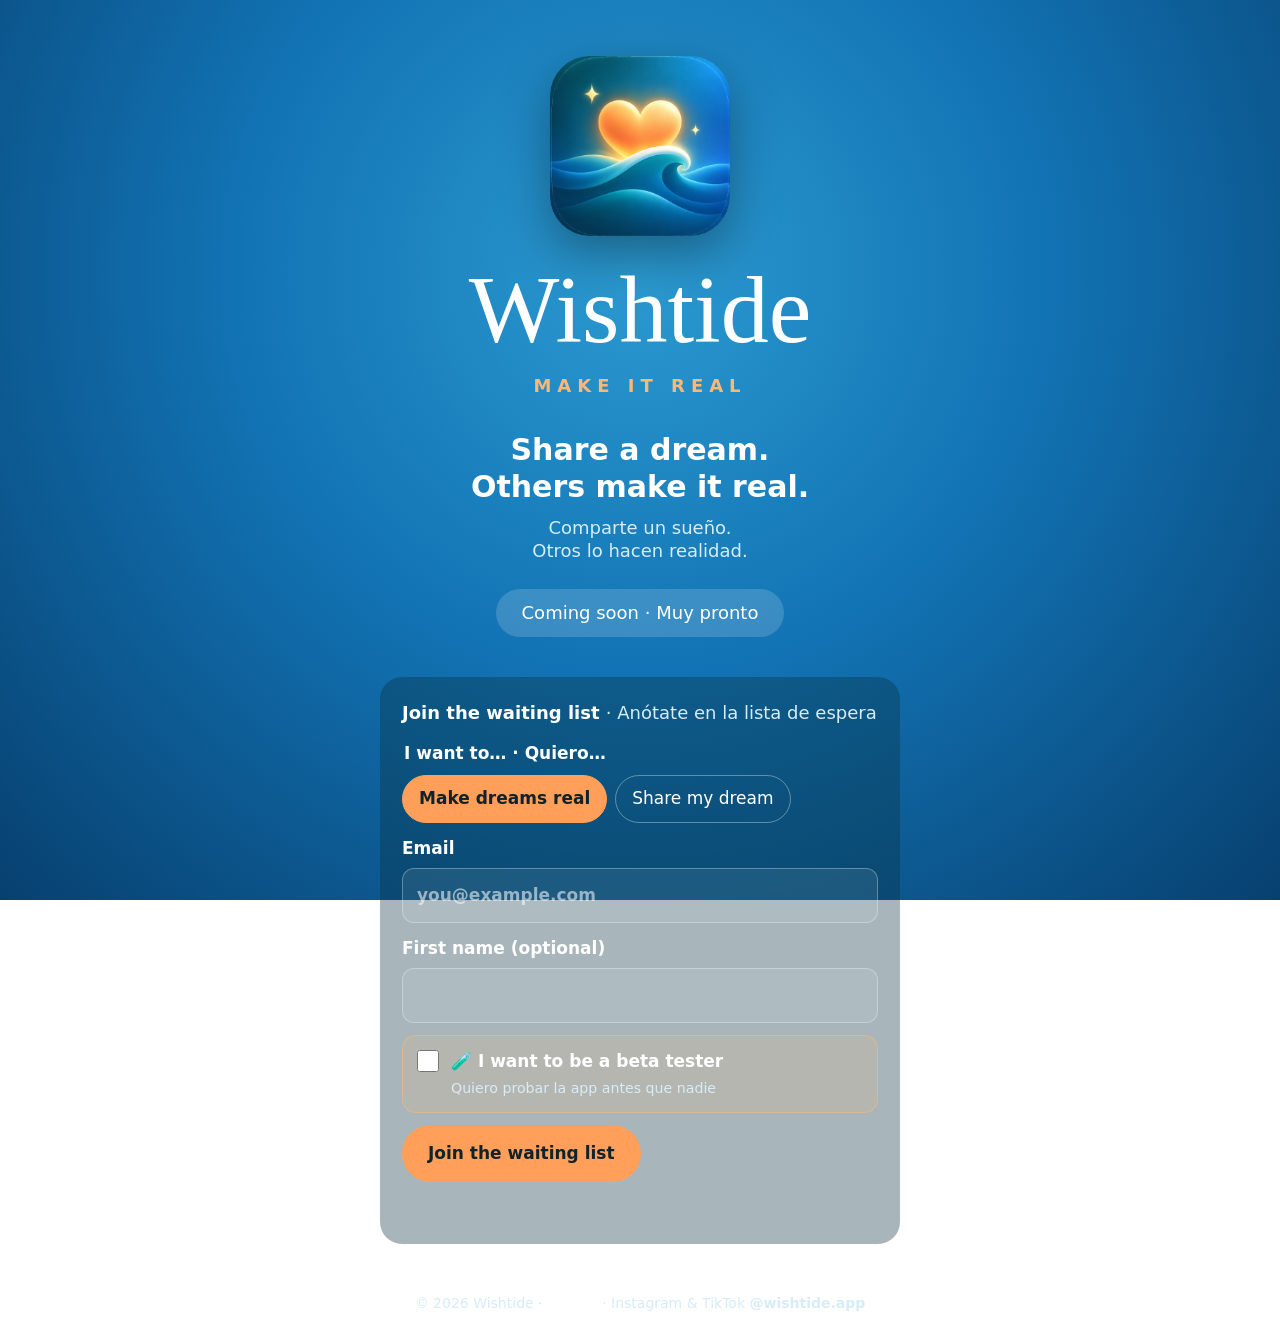
==== commit 9008f774: "Waitlist form on the first phone screen + beta tester checkbox" ====
--- a/index.html
+++ b/index.html
@@ -39,6 +39,7 @@
     <div class="hp" aria-hidden="true"><label>Website<input type="text" id="website" name="website" tabindex="-1" autocomplete="off"></label></div>
     <label class="field">First name (optional)<input type="text" id="first-name" name="firstName" autocomplete="given-name" maxlength="60"></label>
     <label class="field" id="dream-field" hidden>Your dream, in one sentence (optional)<textarea id="dream" name="dream" maxlength="300" placeholder="My dream is to…"></textarea></label>
+    <label class="check"><input type="checkbox" id="beta" name="betaTester"><span>🧪 I want to be a beta tester<small lang="es">Quiero probar la app antes que nadie</small></span></label>
     <button type="submit" id="submit">Join the waiting list</button>
     <p class="status" id="status" role="status" aria-live="polite"></p>
   </form>
--- a/styles.css
+++ b/styles.css
@@ -163,3 +163,18 @@
 .soon-form input, .soon-form textarea { width: 100%; max-width: 100%; }
 .soon-name { font-size: clamp(46px, 12vw, 96px); }
 .soon-form-title, .soon-footer span { overflow-wrap: anywhere; }
+/* 2026-11-16: beta tester checkbox, and a shorter top on phones so the form shows on the first screen. */
+.soon-form { scroll-margin-top: 16px; }
+.soon .check { display: flex; gap: 12px; align-items: flex-start; cursor: pointer; font-weight: 700; background: rgba(255,183,117,.16); border: 1px solid rgba(255,183,117,.55); border-radius: 14px; padding: 12px 14px; }
+.soon .check input { width: 22px; height: 22px; margin: 2px 0 0; flex: none; accent-color: #FFB775; }
+.soon .check small { display: block; font-weight: 400; color: #D6ECF7; margin-top: 2px; }
+@media (max-width: 600px) {
+  .soon-main { padding-top: 28px; }
+  .soon-logo { width: 96px; height: 96px; border-radius: 24px; }
+  .soon-name { font-size: 46px; margin-top: 14px; }
+  .soon-motto { margin-top: 8px; font-size: 15px; }
+  .soon-big { font-size: 22px; margin-top: 16px; }
+  .soon-small { font-size: 16px; margin-top: 6px; }
+  .soon-pill { margin-top: 14px; font-size: 16px; padding: 8px 20px; }
+  .soon-form { margin-top: 22px; padding: 18px; }
+}
